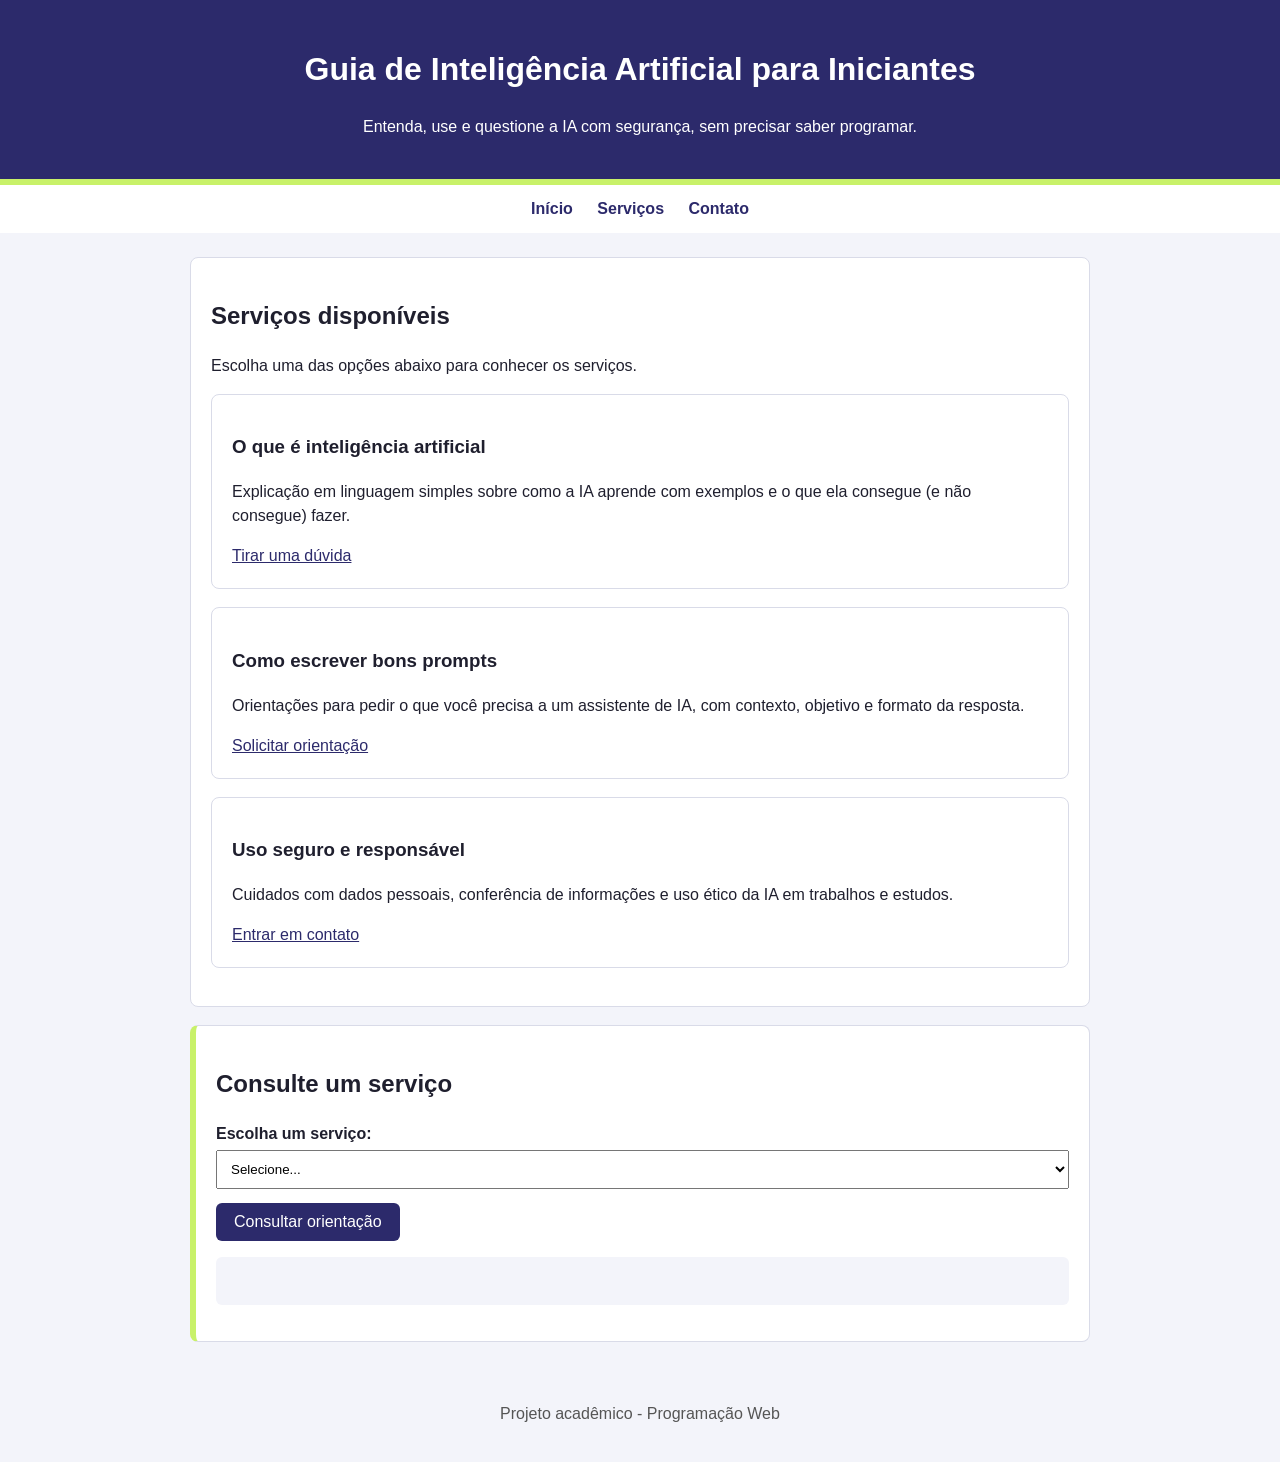
==== servicos.html @ 58d43b83 "Adiciona consulta de serviço com JavaScript" ====
<!DOCTYPE html>
<html lang="pt-BR">
<head>
  <meta charset="UTF-8">
  <meta name="viewport" content="width=device-width, initial-scale=1.0">
  <title>Serviços - Guia de IA para Iniciantes</title>
  <link rel="icon" type="image/svg+xml" href="img/favicon.svg">
  <link rel="stylesheet" href="css/style.css">
</head>
<body>
  <header>
    <h1>Guia de Inteligência Artificial para Iniciantes</h1>
    <p>Entenda, use e questione a IA com segurança, sem precisar saber programar.</p>
  </header>

  <nav>
    <a href="index.html">Início</a>
    <a href="servicos.html">Serviços</a>
    <a href="contato.html">Contato</a>
  </nav>

  <main>
    <section>
      <h2>Serviços disponíveis</h2>
      <p>Escolha uma das opções abaixo para conhecer os serviços.</p>

      <article>
        <h3>O que é inteligência artificial</h3>
        <p>Explicação em linguagem simples sobre como a IA aprende com exemplos e o que ela consegue (e não consegue) fazer.</p>
        <a href="contato.html">Tirar uma dúvida</a>
      </article>

      <article>
        <h3>Como escrever bons prompts</h3>
        <p>Orientações para pedir o que você precisa a um assistente de IA, com contexto, objetivo e formato da resposta.</p>
        <a href="contato.html">Solicitar orientação</a>
      </article>

      <article>
        <h3>Uso seguro e responsável</h3>
        <p>Cuidados com dados pessoais, conferência de informações e uso ético da IA em trabalhos e estudos.</p>
        <a href="contato.html">Entrar em contato</a>
      </article>
    </section>

    <section class="consulta-servico">
      <h2>Consulte um serviço</h2>
      <label for="servico">Escolha um serviço:</label>
      <select id="servico">
        <option value="">Selecione...</option>
        <option value="o-que-e-ia">O que é inteligência artificial</option>
        <option value="prompts">Como escrever bons prompts</option>
        <option value="seguranca">Uso seguro e responsável</option>
      </select>
      <button id="btnConsultar" type="button">Consultar orientação</button>
      <p id="resultado" aria-live="polite"></p>
    </section>
  </main>

  <footer>
    <p>Projeto acadêmico - Programação Web</p>
  </footer>

  <script src="js/script.js"></script>
</body>
</html>
---- css/style.css ----
body {
  font-family: Arial, sans-serif;
  margin: 0;
  background-color: #f3f4fa;
  color: #1f1f2e;
  line-height: 1.5;
}

header {
  background-color: #2c2a6b;
  color: white;
  padding: 24px;
  text-align: center;
  border-bottom: 6px solid #c8f169;
}

nav {
  background-color: #ffffff;
  padding: 12px;
  text-align: center;
}

nav a {
  color: #2c2a6b;
  margin: 0 10px;
  text-decoration: none;
  font-weight: bold;
}

nav a:hover,
nav a:focus {
  text-decoration: underline;
}

main {
  width: 90%;
  max-width: 900px;
  margin: 24px auto;
}

section, article {
  background-color: white;
  padding: 20px;
  margin-bottom: 18px;
  border: 1px solid #d9dbe8;
  border-radius: 8px;
}

img {
  max-width: 100%;
  height: auto;
}

a {
  color: #2c2a6b;
}

label {
  display: block;
  margin-top: 12px;
  font-weight: bold;
}

input, select, textarea {
  width: 100%;
  padding: 10px;
  margin-top: 4px;
  box-sizing: border-box;
}

button {
  margin-top: 14px;
  padding: 10px 18px;
  cursor: pointer;
  background-color: #2c2a6b;
  color: white;
  border: none;
  border-radius: 6px;
  font-size: 1rem;
}

button:hover {
  background-color: #4a48a0;
}

input:focus, select:focus, textarea:focus, button:focus, a:focus {
  outline: 3px solid #c8f169;
  outline-offset: 2px;
}

/* Aula 08: consulta de serviço */
.consulta-servico {
  border-left: 6px solid #c8f169;
}

#resultado {
  margin-top: 16px;
  padding: 12px;
  background-color: #f3f4fa;
  border-radius: 6px;
  min-height: 1.5em;
}

footer {
  text-align: center;
  padding: 20px;
  color: #555555;
}
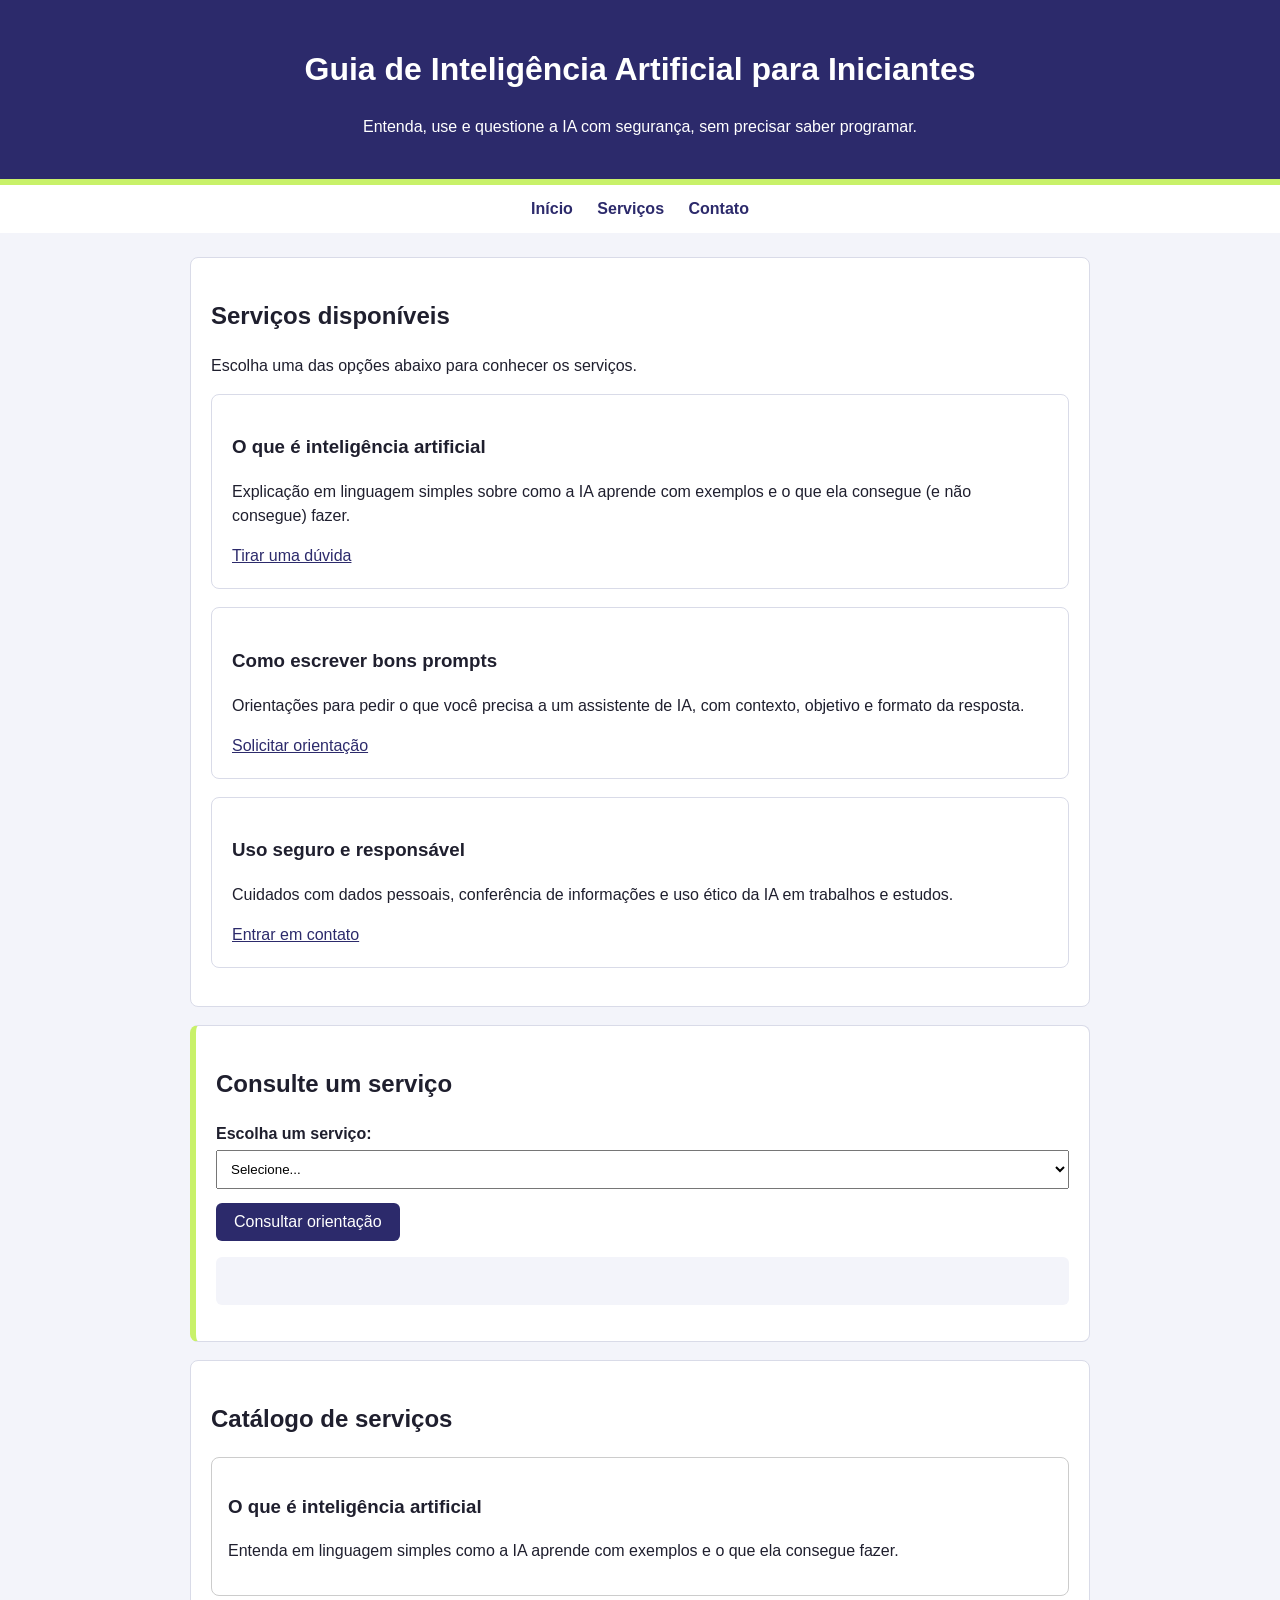
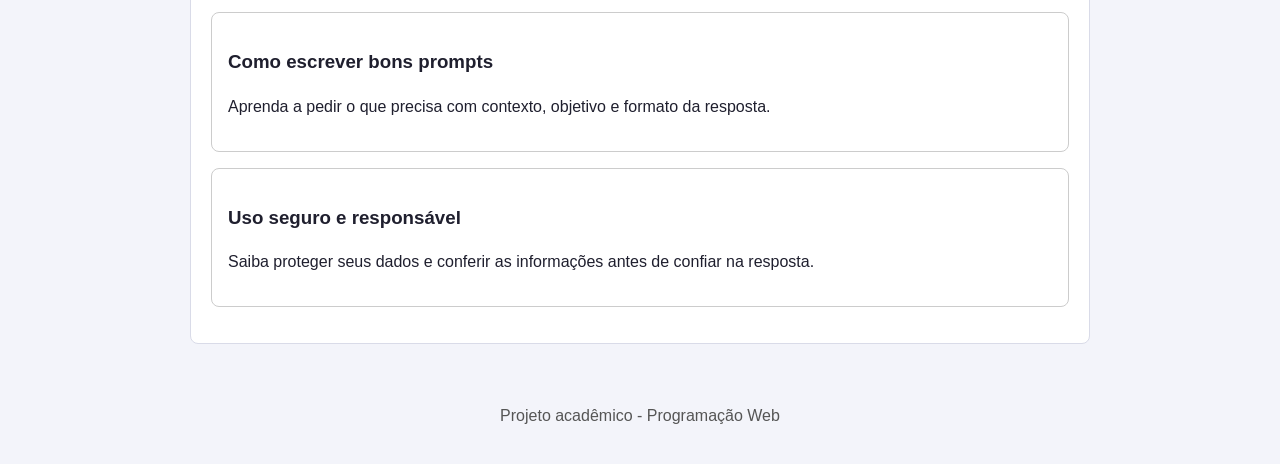
==== commit 385f92a7: "Cria catálogo dinâmico de serviços com JavaScript" ====
--- a/servicos.html
+++ b/servicos.html
@@ -55,6 +55,10 @@
       <button id="btnConsultar" type="button">Consultar orientação</button>
       <p id="resultado" aria-live="polite"></p>
     </section>
+    <section>
+      <h2>Catálogo de serviços</h2>
+      <div id="listaServicos"></div>
+    </section>
   </main>
 
   <footer>
--- a/css/style.css
+++ b/css/style.css
@@ -101,6 +101,14 @@
   min-height: 1.5em;
 }
 
+/* Aula 10: cards criados pelo JavaScript */
+.card-servico {
+  border: 1px solid #ccc;
+  border-radius: 8px;
+  padding: 1rem;
+  margin-bottom: 1rem;
+}
+
 footer {
   text-align: center;
   padding: 20px;
